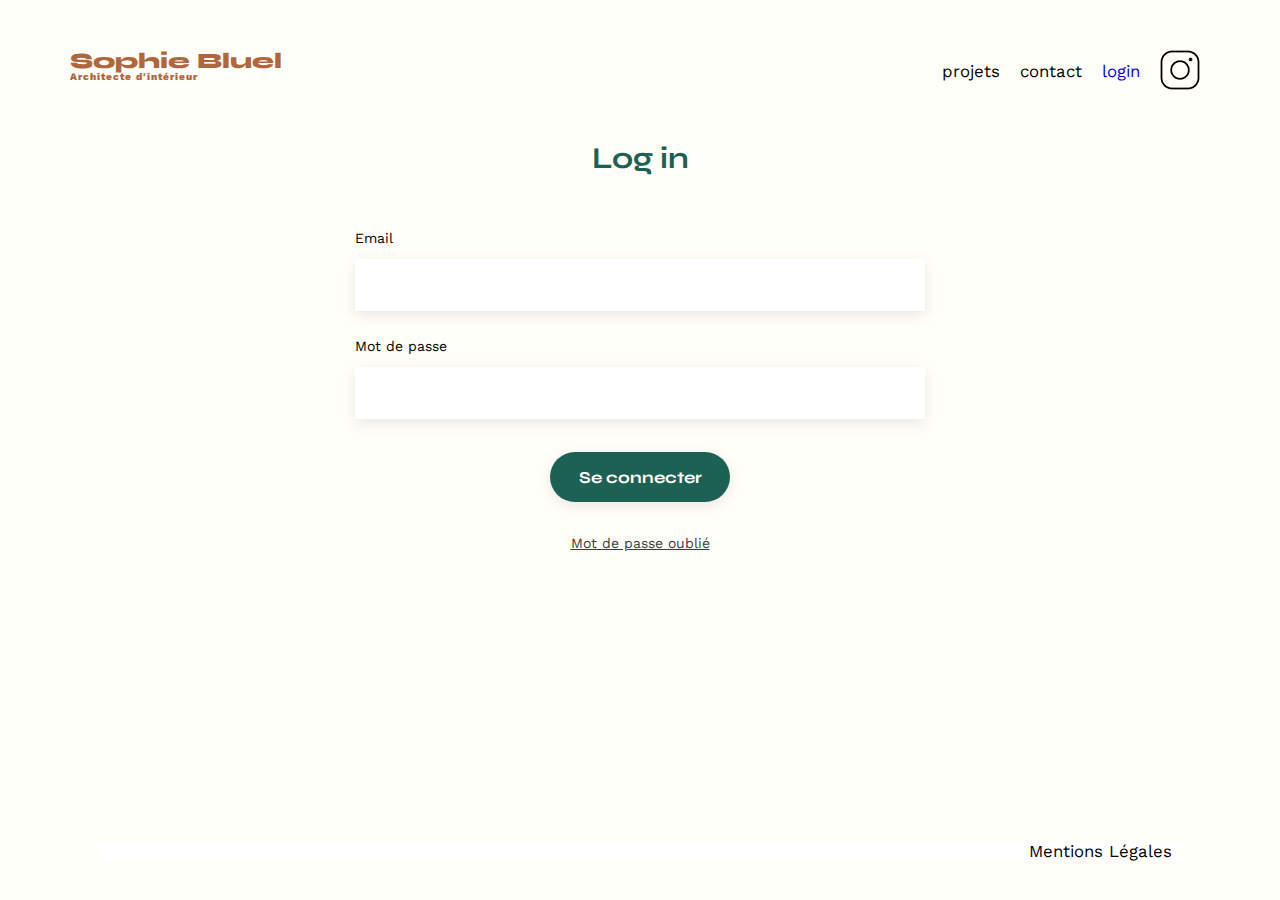
==== FrontEnd/login.html @ 81938b14 "finalisation html/css" ====
<!DOCTYPE html>
<html lang="fr">

<head>
	<meta charset="UTF-8">
	<title>Sophie Bluel - Architecte d'intérieur</title>
	<meta name="viewport" content="width=device-width, initial-scale=1.0">
	<link rel="preconnect" href="https://fonts.googleapis.com">
	<link rel="preconnect" href="https://fonts.gstatic.com" crossorigin>
	<link href="https://fonts.googleapis.com/css2?family=Syne:wght@700;800&family=Work+Sans&display=swap"
		rel="stylesheet">
	<meta name="description" content="">
	<link rel="stylesheet" href="./assets/style.css">
</head>

<body>
	<main>
		<header>
			<h1>Sophie Bluel <span>Architecte d'intérieur</span></h1>
			<nav>
				<ul>
					<li>projets</li>
					<li>contact</li>
					<li><a href="./index.html">login</a></li>
					<li>logout</li>
					<li><img src="./assets/icons/instagram.png" alt="Instagram"></li>
				</ul>
			</nav>
		</header>
		

		<section id="contact">
			<h2>Log in</h2>

			<form action="#" method="post">
				<label for="email">Email</label>
				<input type="email" name="email" id="email">
				<label for="password">Mot de passe</label>
				<input type="password" name="password" id="password">

				<input type="submit" value="Se connecter">
				<a href="#">Mot de passe oublié</a>
			</form>
		</section>
	</main>

	<footer>
		<nav>
			<ul>
				<li>Mentions Légales</li>
			</ul>
		</nav>
	</footer>
</body>

</html>
---- FrontEnd/assets/style.css ----
/* http://meyerweb.com/eric/tools/css/reset/
   v2.0 | 20110126
   License: none (public domain)
*/

html, body, div, span, applet, object, iframe,
h1, h2, h3, h4, h5, h6, p, blockquote, pre,
a, abbr, acronym, address, big, cite, code,
del, dfn, em, img, ins, kbd, q, s, samp,
small, strike, strong, sub, sup, tt, var,
b, u, i, center,
dl, dt, dd, ol, ul, li,
fieldset, form, label, legend,
table, caption, tbody, tfoot, thead, tr, th, td,
article, aside, canvas, details, embed,
figure, figcaption, footer, header, hgroup,
menu, nav, output, ruby, section, summary,
time, mark, audio, video {
	margin: 0;
	padding: 0;
	border: 0;
	font-size: 100%;
	font: inherit;
	vertical-align: baseline;
}
/* HTML5 display-role reset for older browsers */
article, aside, details, figcaption, figure,
footer, header, hgroup, menu, nav, section {
	display: block;
}
body {
	line-height: 1;
}
ol, ul {
	list-style: none;
}
blockquote, q {
	quotes: none;
}
blockquote:before, blockquote:after,
q:before, q:after {
	content: '';
	content: none;
}
table {
	border-collapse: collapse;
	border-spacing: 0;
}
/** end reset css**/
body {
	max-width: 1140px;
	margin:auto;
	font-family: 'Work Sans' ;
	font-size: 14px;
	background-color: #FFFEF8;
	/* position:fixed;
	top:0;
	left: 0;
	width: 100%;
	height: 100%;
	background: rgba(0, 0, 0, 0.2);
	display: flex; */

}

/****modale*******/
/* aside {
	width: 630px;
	max-width: calc(100vw-50px);
	max-height: calc(100vh-70px);
	height: 688px;
	background-color:#FFFEF8 ;

} */

header {
	display: flex;
	justify-content: space-between;
	margin: 50px 0
}
/***ajout***/
.blackspace {
	height: 59px;
	width: 100%;
	background-color: #000000;
	color:#FFF;
	display: flex;
	justify-content: center;
	align-items: center;
	gap:7px;
	
}
.blackspace img {
	cursor: pointer;
}

section {
	margin: 50px 0
}

h1{
	display: flex;
	flex-direction: column;
	font-family: 'Syne';
	font-size: 22px;
	font-weight: 800;
	color: #B1663C
}

h1 > span {
	font-family: 'Work Sans';
	font-size:10px;
	letter-spacing: 0.1em;
;
}

h2{
	font-family: 'Syne';
	font-weight: 700;
	font-size: 30px;
	color: #1D6154
}
nav ul {
	display: flex;
	align-items: center;
	list-style-type: none;
}
nav li {
	padding: 0 10px;
	font-size: 1.2em;
}
nav a {
	text-decoration: none;

}
/***ajout****/
nav li:nth-child(4) {
	display: none;
}

li:hover {
	color: #B1663C;
}
#introduction {
	display: flex;
	align-items: center;
}
#introduction figure {
	flex: 1
}
#introduction img {
	display: block;
	margin: auto;
	width: 80%;
}

#introduction article {
	flex: 1
}
#introduction h2 {
	margin-bottom: 1em;
}

#introduction p {
	margin-bottom: 0.5em;
}
#portfolio h2 {
	text-align: center;
	margin-bottom: 1em;
}
/***ajout étudiant***/
#portfolio .portfolio-modif {
	display: flex;
	justify-content: center;
	align-items:last baseline; 
	gap:15px;
	color: #000000;
}

.modifier {
	display: flex;
	gap: 7px;
}

#portfolio .filter {
	display: flex;
	justify-content: center;
	gap: 10px;
	margin-bottom: 30px;
	color:  #1D6154;		
	background-color: white;
}


.filter span:nth-child(1) {
	background-color: #1D6154;
	color: #FFF;
}
#portfolio span {
	border: 1px solid  #1D6154;
	border-radius: 20px;
	padding:  8px 10px;
	transition: all 400ms;

}

#portfolio span:hover {
	background-color: #1D6154;
	color:white;
	transform: scale(1.03);

}
.gallery {
	width: 100%;
	display: grid;
	grid-template-columns: 1fr 1fr 1fr;
	grid-column-gap: 20px;
	grid-row-gap: 20px;
}

.gallery img {
	width: 100%;

}
#contact {
	width: 50%;
margin: auto;
}
#contact > * {
	text-align: center;

}
#contact h2{
	margin-bottom: 20px;
}
#contact form {
	text-align: left;
	margin-top:30px;
	display: flex;
	flex-direction: column;
}

#contact input {
	height: 50px;
	font-size: 1.2em;
	border: none;
	box-shadow: 0px 4px 14px rgba(0, 0, 0, 0.09);
}
#contact label {
	margin: 2em 0 1em 0;
}
#contact textarea {
	border: none;
	box-shadow: 0px 4px 14px rgba(0, 0, 0, 0.09);
}

input[type="submit"]{
	font-family: 'Syne';
	font-weight: 700;
	color: white;
	background-color: #1D6154;
	margin : 2em auto ;
	width: 180px;
	text-align: center;
	border-radius: 60px ;
}

footer nav ul {
	display: flex;
	justify-content: flex-end;
	margin: 2em;
	background-color:white;
}

/********CSS page de connexion**********/
main {
height: 85vh;
}

#contact a {
	color:#3D3D3D;
	text-align: center;
	/* font-weight: 500; */
	/* font-size: 14px; */
	font-family: Work Sans;
}
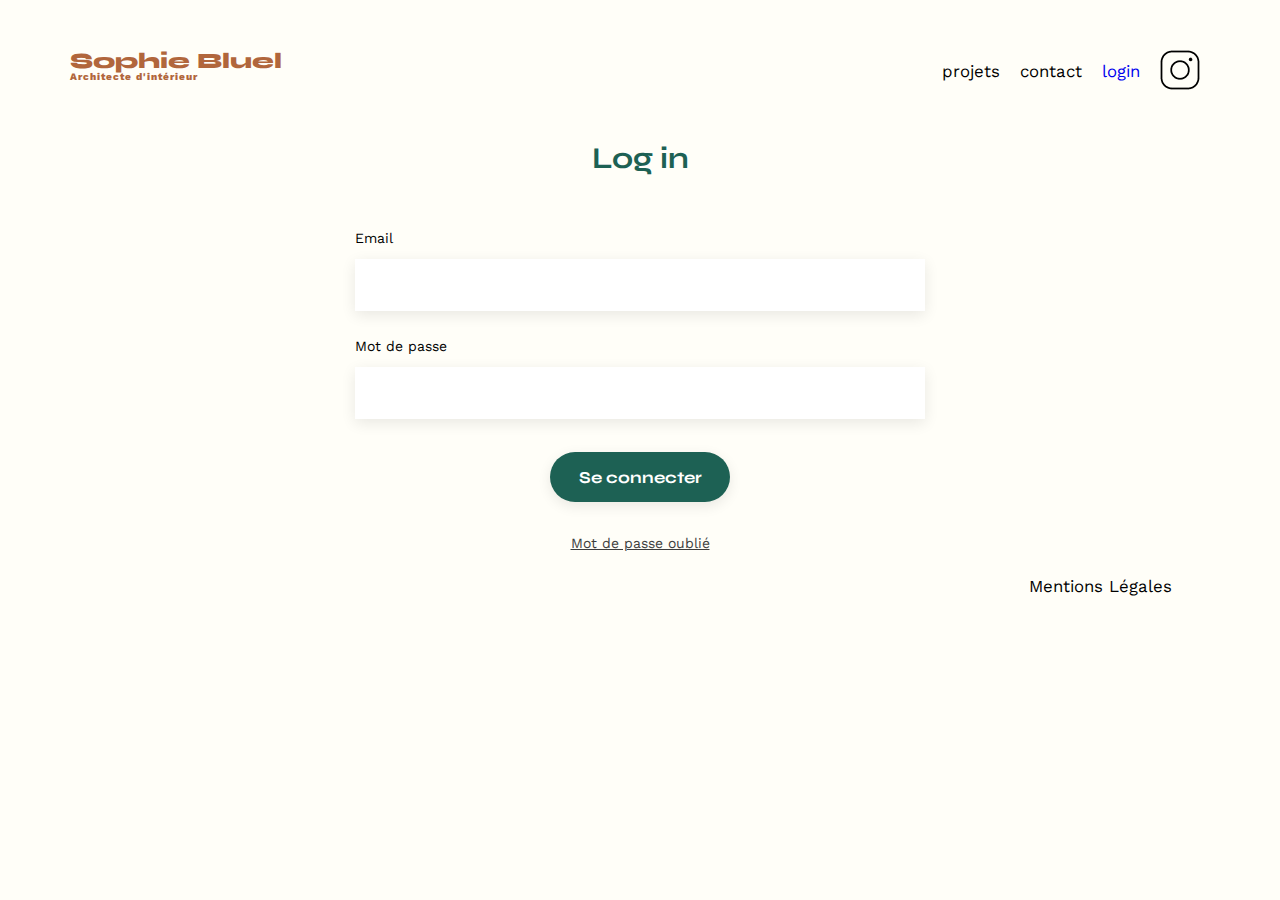
==== commit dd1644e3: "page login de redirection" ====
--- a/FrontEnd/login.html
+++ b/FrontEnd/login.html
@@ -32,7 +32,7 @@
 		<section id="contact">
 			<h2>Log in</h2>
 
-			<form action="#" method="post">
+			<form class="user">
 				<label for="email">Email</label>
 				<input type="email" name="email" id="email">
 				<label for="password">Mot de passe</label>
@@ -51,6 +51,7 @@
 			</ul>
 		</nav>
 	</footer>
+	<script src="./assets/javascript/login.js"></script>
 </body>
 
 </html>--- a/FrontEnd/assets/style.css
+++ b/FrontEnd/assets/style.css
@@ -64,14 +64,35 @@
 }
 
 /****modale*******/
-/* aside {
+aside {
+	/* top:660px; */
+	left: 405px;
+	border-radius: 10px;
 	width: 630px;
 	max-width: calc(100vw-50px);
 	max-height: calc(100vh-70px);
 	height: 688px;
-	background-color:#FFFEF8 ;
-
-} */
+	border: 1px solid rgb(194, 194, 153);
+	text-align: center;
+	position: relative;
+	z-index: 1;
+}
+aside i {
+	position: absolute;
+	right: 20px;
+
+}
+aside button {
+	background-color: #1D6154;
+	color:#FFF;
+	border-radius: 20px;
+	width: 237px;
+	height: 36px;
+	font-weight: 700;
+	font-size: 14px;
+	font-family: Syne;
+	border:transparent
+}
 
 header {
 	display: flex;
@@ -111,7 +132,7 @@
 	font-family: 'Work Sans';
 	font-size:10px;
 	letter-spacing: 0.1em;
-;
+
 }
 
 h2{
@@ -182,17 +203,25 @@
 	gap: 7px;
 }
 
-#portfolio .filter {
+#portfolio .filters {
 	display: flex;
 	justify-content: center;
 	gap: 10px;
 	margin-bottom: 30px;
 	color:  #1D6154;		
+	
+}
+
+ #portfolio .filter span {
 	background-color: white;
-}
-
-
-.filter span:nth-child(1) {
+} 
+
+#portfolio .filters span:nth-child(1) {
+	background-color:#1D6154;
+}
+
+
+.filters span:nth-child(1) {
 	background-color: #1D6154;
 	color: #FFF;
 }
@@ -269,13 +298,10 @@
 	display: flex;
 	justify-content: flex-end;
 	margin: 2em;
-	background-color:white;
-}
-
-/********CSS page de connexion**********/
-main {
-height: 85vh;
-}
+}
+
+/********CSS page login**********/
+
 
 #contact a {
 	color:#3D3D3D;
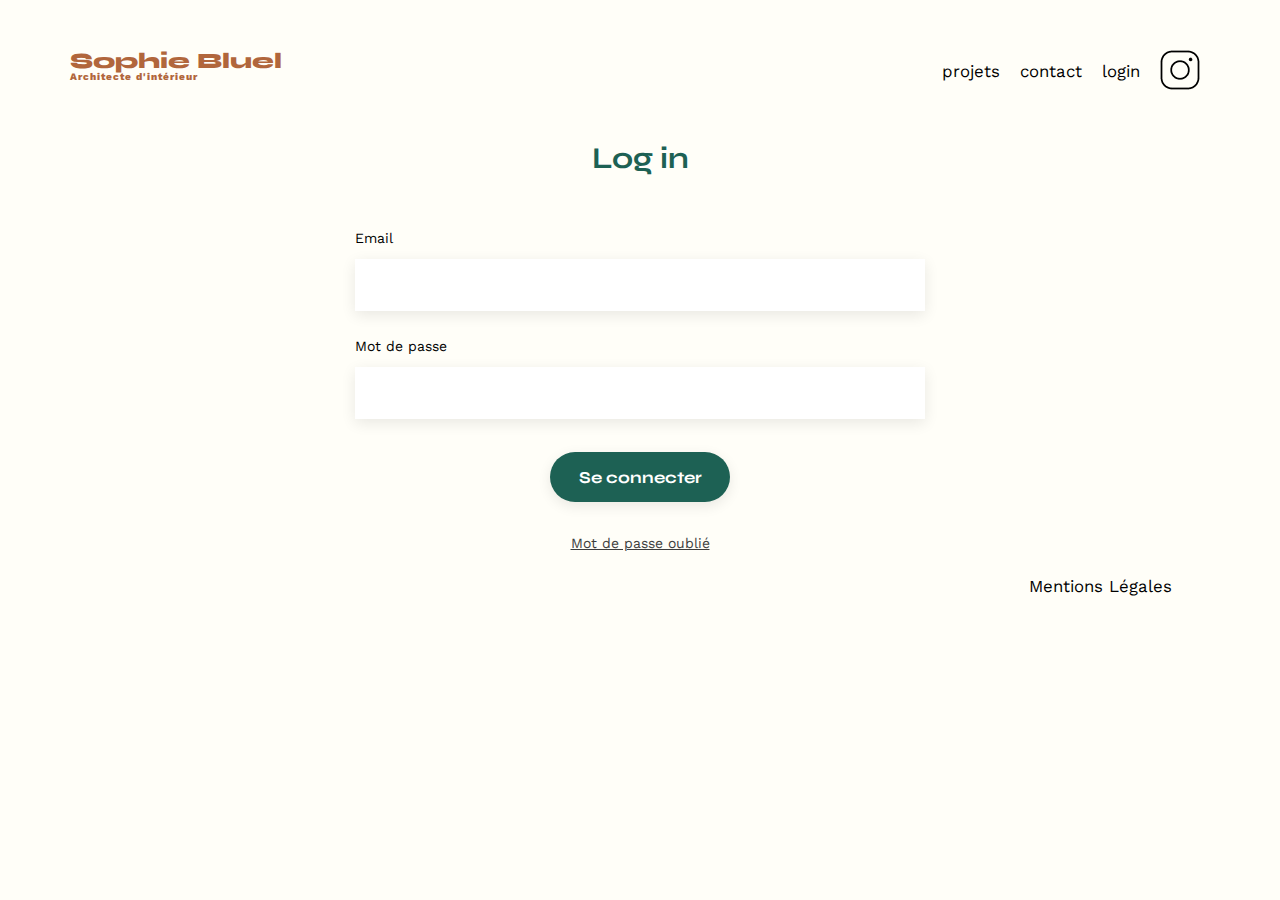
==== commit 806ca631: "réorganisation du code login" ====
--- a/FrontEnd/login.html
+++ b/FrontEnd/login.html
@@ -21,7 +21,7 @@
 				<ul>
 					<li>projets</li>
 					<li>contact</li>
-					<li><a href="./index.html">login</a></li>
+					<li>login</li>
 					<li>logout</li>
 					<li><img src="./assets/icons/instagram.png" alt="Instagram"></li>
 				</ul>
@@ -32,7 +32,7 @@
 		<section id="contact">
 			<h2>Log in</h2>
 
-			<form class="user">
+			<form>
 				<label for="email">Email</label>
 				<input type="email" name="email" id="email">
 				<label for="password">Mot de passe</label>
